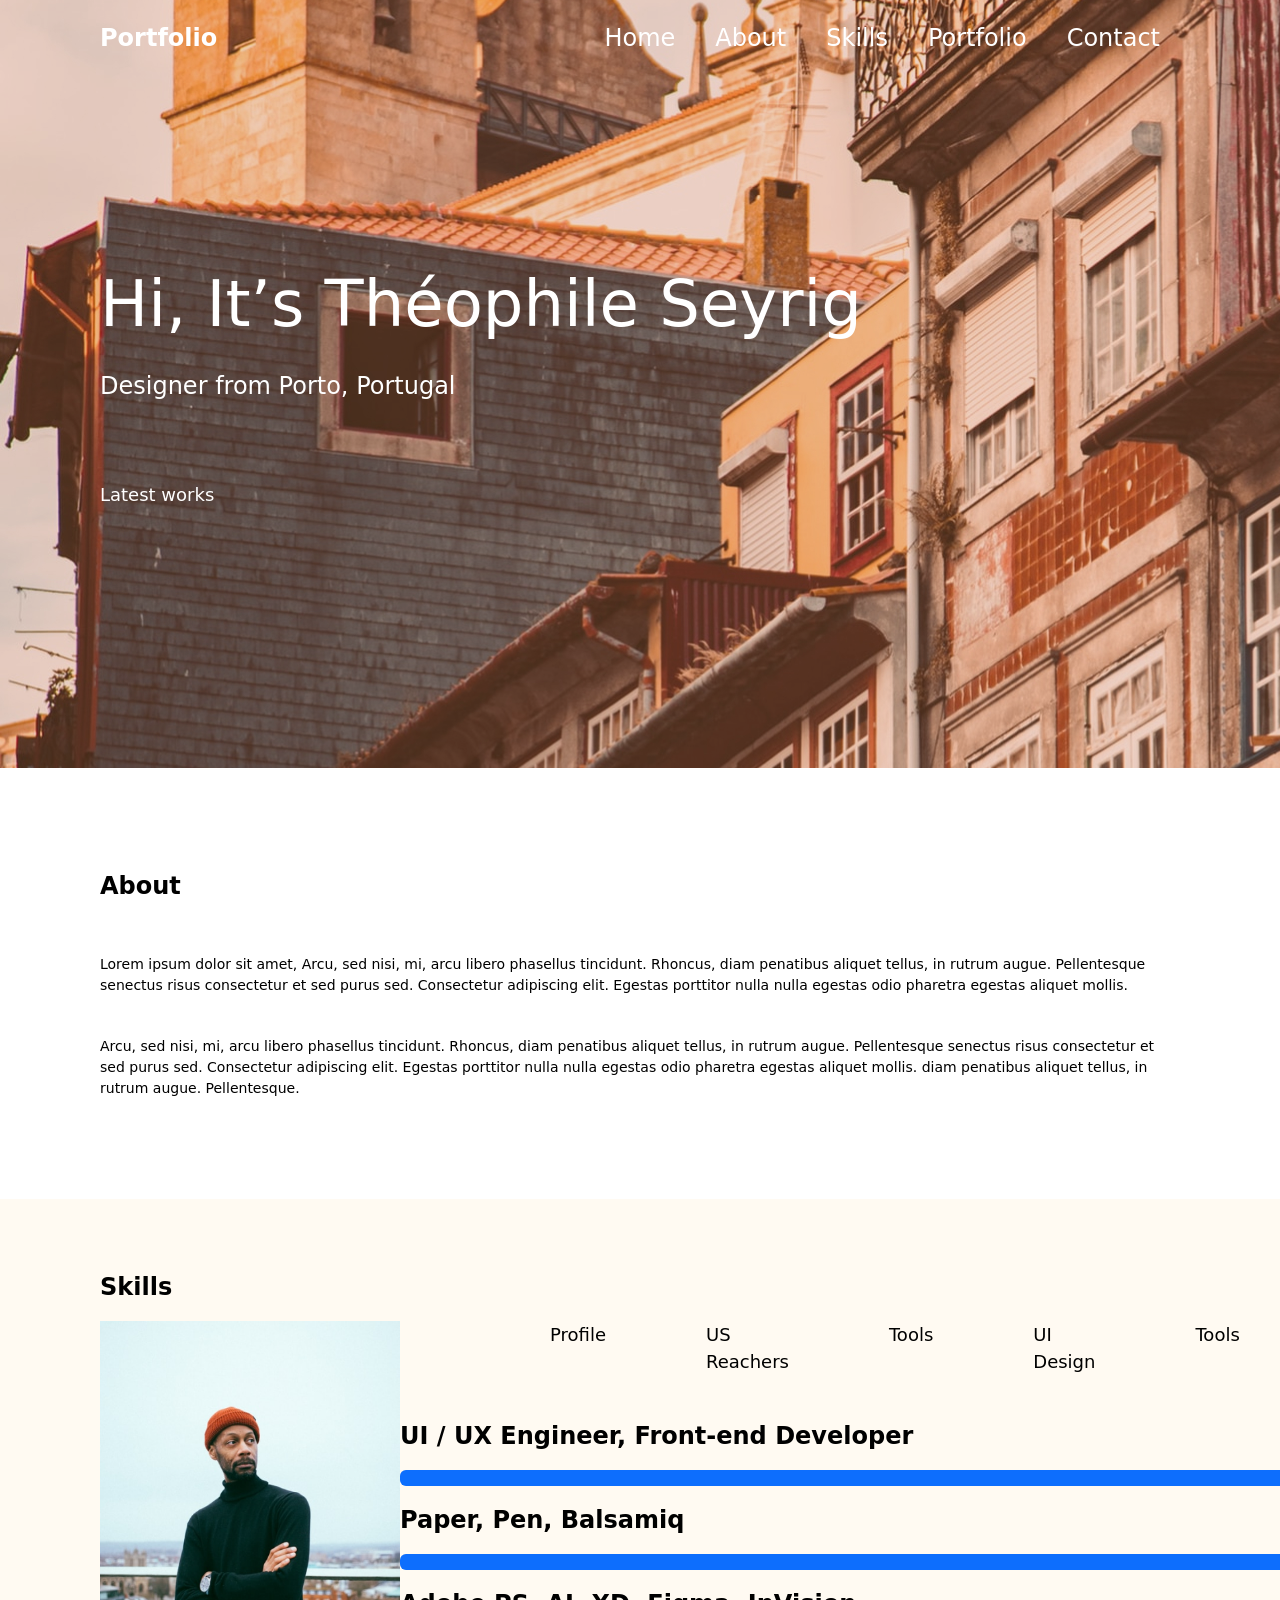
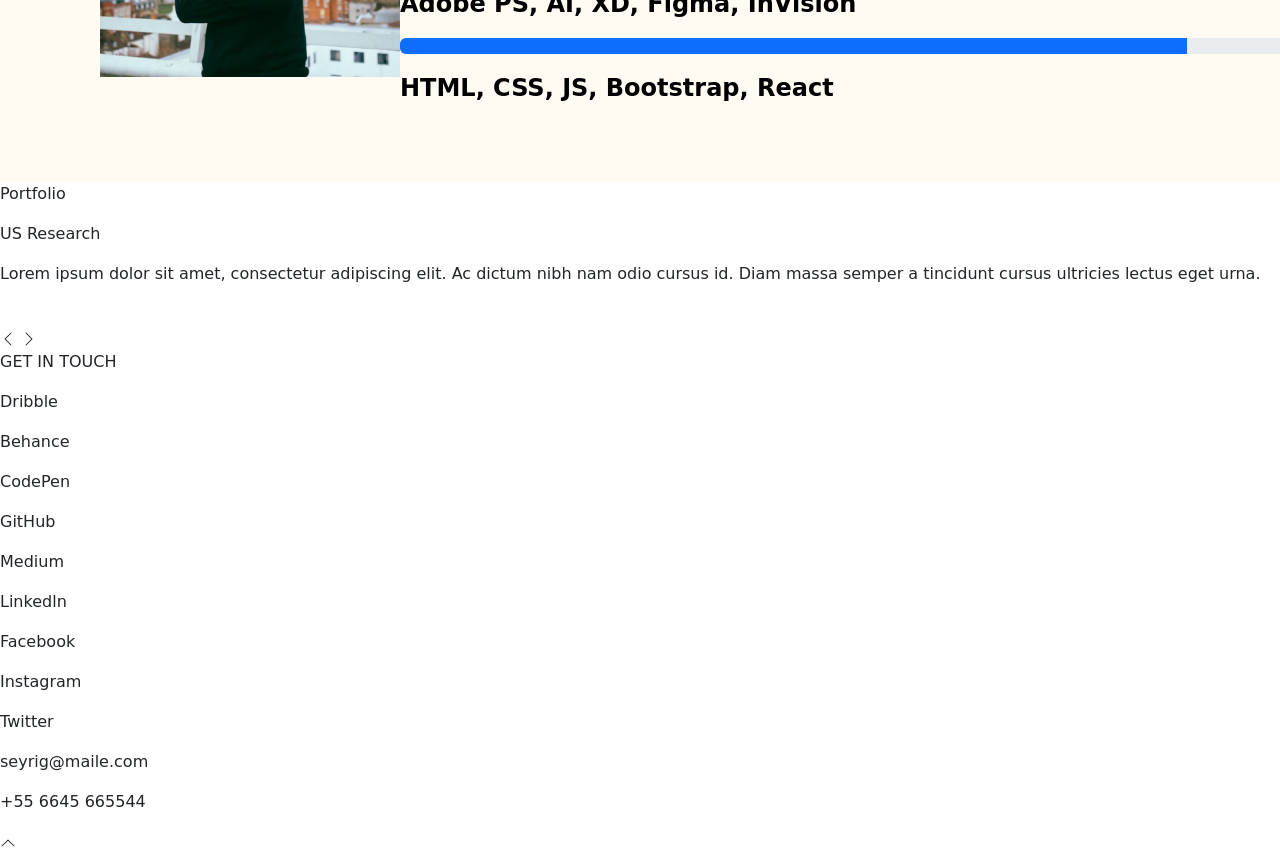
==== HW11/index.html @ c075cfd6 "Add HW11" ====
<!DOCTYPE html>
<html lang="en">
<head>
    <meta charset="UTF-8">
    <meta http-equiv="X-UA-Compatible" content="IE=edge">
    <meta name="viewport" content="width=device-width, initial-scale=1.0">
    <title>Document</title>
    <!-- CSS only -->
    <link href="https://cdn.jsdelivr.net/npm/bootstrap@5.1.3/dist/css/bootstrap.min.css" rel="stylesheet" integrity="sha384-1BmE4kWBq78iYhFldvKuhfTAU6auU8tT94WrHftjDbrCEXSU1oBoqyl2QvZ6jIW3" crossorigin="anonymous">
    <link rel="stylesheet" href="style.css">
</head>
<body>
    
<header>
<div class="conttainer">
<div class="contaainer__head">
<div class="contaainer__head__port"> <p>Portfolio</p> </div>
<div class="contaainer__head__main">
<p>Home</p>
<p>About</p>
<p>Skills</p>
<p>Portfolio</p>
<p>Contact</p></div></div>

<div class="contaainer__main">
    <p>Hi, It’s Théophile Seyrig</p>
    <p class="contaainer__main__text">Designer from Porto, Portugal</p>
    <p class="contaainer__main__minitext">Latest works</p>
</div>
</div>
</header>

<main>
<div class="white_block">

<div class="white_block__about">About</div>
<p class="white_block__minitext">Lorem ipsum dolor sit amet, Arcu, sed nisi, mi, arcu libero phasellus tincidunt. Rhoncus, diam penatibus aliquet tellus, in rutrum augue. Pellentesque senectus risus consectetur et sed purus sed. Consectetur adipiscing elit. Egestas porttitor nulla nulla egestas odio pharetra egestas aliquet mollis. </p>
<p >Arcu, sed nisi, mi, arcu libero phasellus tincidunt. Rhoncus, diam penatibus aliquet tellus, in rutrum augue. Pellentesque senectus risus consectetur et sed purus sed. Consectetur adipiscing elit. Egestas porttitor nulla nulla egestas odio pharetra egestas aliquet mollis. diam penatibus aliquet tellus, in rutrum augue. Pellentesque.</p>

</div>
<div class="yellow_block">
<p>Skills</p>
<div class="yellow_block__img_and_text">
<div class="yellow_block__img">
<img src="image/red_man.png" alt="">

</div>
<div class="yellow_block__tablle">
<div class="yellow_block__skils">
<p class="glob_profl"> Profile </p>
<p> US Reachers </p>
<p>Tools </p>
<p> UI Design </p>
<p> Tools </p>
<p> Fron-end Dev</p>
<p>Tools</p>
</div>

<div class="yellow_block__status">
<p class="glob_profl"> UI / UX Engineer, Front-end Developer </p>
<p> <div class="progress">
    <div class="progress-bar" role="progressbar" style="width: 80%" aria-valuenow="25" aria-valuemin="0" aria-valuemax="100"></div>
  </div> </p>
<p> Paper, Pen, Balsamiq </p>
<p> <div class="progress">
    <div class="progress-bar" role="progressbar" style="width: 72%" aria-valuenow="25" aria-valuemin="0" aria-valuemax="100"></div>
  </div> </p>
<p> Adobe PS, AI, XD, Figma, InVision </p>
<p> <div class="progress">
    <div class="progress-bar" role="progressbar" style="width: 64%" aria-valuenow="25" aria-valuemin="0" aria-valuemax="100"></div>
  </div> </p>
<p>HTML, CSS, JS, Bootstrap, React  </p>
</div>
</div>
</div>
</div>

<div class="Portfolio_block">
<div class="Portfolio_block__headtext">
<p>Portfolio</p>
</div>
<div class="Portfolio_block__textt_and_img">
<div class="Portfolio_block__maintext">
    <p class="text_research">US Research</p>
    <p>Lorem ipsum dolor sit amet, consectetur adipiscing elit. Ac dictum nibh nam odio cursus id. Diam massa semper a tincidunt cursus ultricies lectus eget urna.</p>
</div>

<div class="Portfolio_block__img_port">
<img src="image/Portfolio_images.png" alt="">
</div>
</div>

<!-- Strelochku -->
<div class="Portfolio_block__arrow">
    <svg xmlns="http://www.w3.org/2000/svg" width="16" height="16" fill="currentColor" class="bi bi-chevron-left" viewBox="0 0 16 16">
        <path fill-rule="evenodd" d="M11.354 1.646a.5.5 0 0 1 0 .708L5.707 8l5.647 5.646a.5.5 0 0 1-.708.708l-6-6a.5.5 0 0 1 0-.708l6-6a.5.5 0 0 1 .708 0z"/>
      </svg>
      <svg xmlns="http://www.w3.org/2000/svg" width="16" height="16" fill="currentColor" class="bi bi-chevron-right" viewBox="0 0 16 16">
        <path fill-rule="evenodd" d="M4.646 1.646a.5.5 0 0 1 .708 0l6 6a.5.5 0 0 1 0 .708l-6 6a.5.5 0 0 1-.708-.708L10.293 8 4.646 2.354a.5.5 0 0 1 0-.708z"/>
      </svg>
</div>

</div>
 <footer>
<div class="footer_header_text">
    <p>GET IN TOUCH</p>
</div>
<div class="footer_column">
<div class="footer_column__one">
    
<p>Dribble</p>
<p>Behance</p>
<p>CodePen</p>
<p>GitHub</p>
<p>Medium</p>
</div>
<div class="footer_column__two">
<p>Linkedln</p>
<p>Facebook</p>
<p>Instagram</p>
<p>Twitter</p>
</div>

<div class="footer_column__three">
    <p>seyrig@maile.com</p>
    <p>+55 6645 665544</p>
</div>

</div>
<div class="footer_arrow"><svg xmlns="http://www.w3.org/2000/svg" width="16" height="16" fill="currentColor" class="bi bi-chevron-up" viewBox="0 0 16 16">
    <path fill-rule="evenodd" d="M7.646 4.646a.5.5 0 0 1 .708 0l6 6a.5.5 0 0 1-.708.708L8 5.707l-5.646 5.647a.5.5 0 0 1-.708-.708l6-6z"/>
  </svg></div>

 </footer>









</main>




</body>
</html>
---- HW11/style.css ----
header {
  background-image: url("../HW11/image/bg.png"), url("../HW11/image/backgr.jpg");
  background-repeat: no-repeat;
  width: 100%;
  height: 768px;
}

.contaainer {
  width: 100%;
}

.contaainer__head {
  display: -webkit-box;
  display: -ms-flexbox;
  display: flex;
  -webkit-box-pack: justify;
      -ms-flex-pack: justify;
          justify-content: space-between;
  margin: 100px;
  margin-top: 0;
  color: white;
  font-size: 24px;
  font-weight: 700;
}

.contaainer__head__port {
  margin-top: 20px;
}

.contaainer__head__main {
  display: -webkit-box;
  display: -ms-flexbox;
  display: flex;
  color: white;
  font-size: 24px;
  font-weight: 400;
}

.contaainer__head__main p {
  margin: 20px;
}

.contaainer__main {
  margin-top: 180px;
  margin-left: 100px;
  color: white;
  font-size: 64px;
  font-weight: 400;
}

.contaainer__main__text {
  font-size: 24px;
}

.contaainer__main__minitext {
  font-size: 18px;
  line-height: 150px;
}

.white_block {
  margin: 100px;
  color: black;
  font-size: 14px;
  font-weight: 400;
}

.white_block__about {
  margin-bottom: 50px;
  color: black;
  font-size: 24px;
  font-weight: 700;
}

.white_block__minitext {
  margin-bottom: 40px;
}

.yellow_block {
  background-color: #FFFAF2;
  width: 100%;
  padding: 70px 100px 60px 100px;
  color: black;
  font-size: 24px;
  font-weight: 700;
}

.yellow_block img {
  width: 300px;
}

.yellow_block__img_and_text {
  display: -webkit-box;
  display: -ms-flexbox;
  display: flex;
}

.yellow_block__skils {
  margin-left: 150px;
  display: -webkit-box;
  display: -ms-flexbox;
  display: flex;
}

.yellow_block__skils p {
  color: black;
  font-size: 18px;
  font-weight: 400;
  margin-right: 100px;
}
/*# sourceMappingURL=style.css.map */
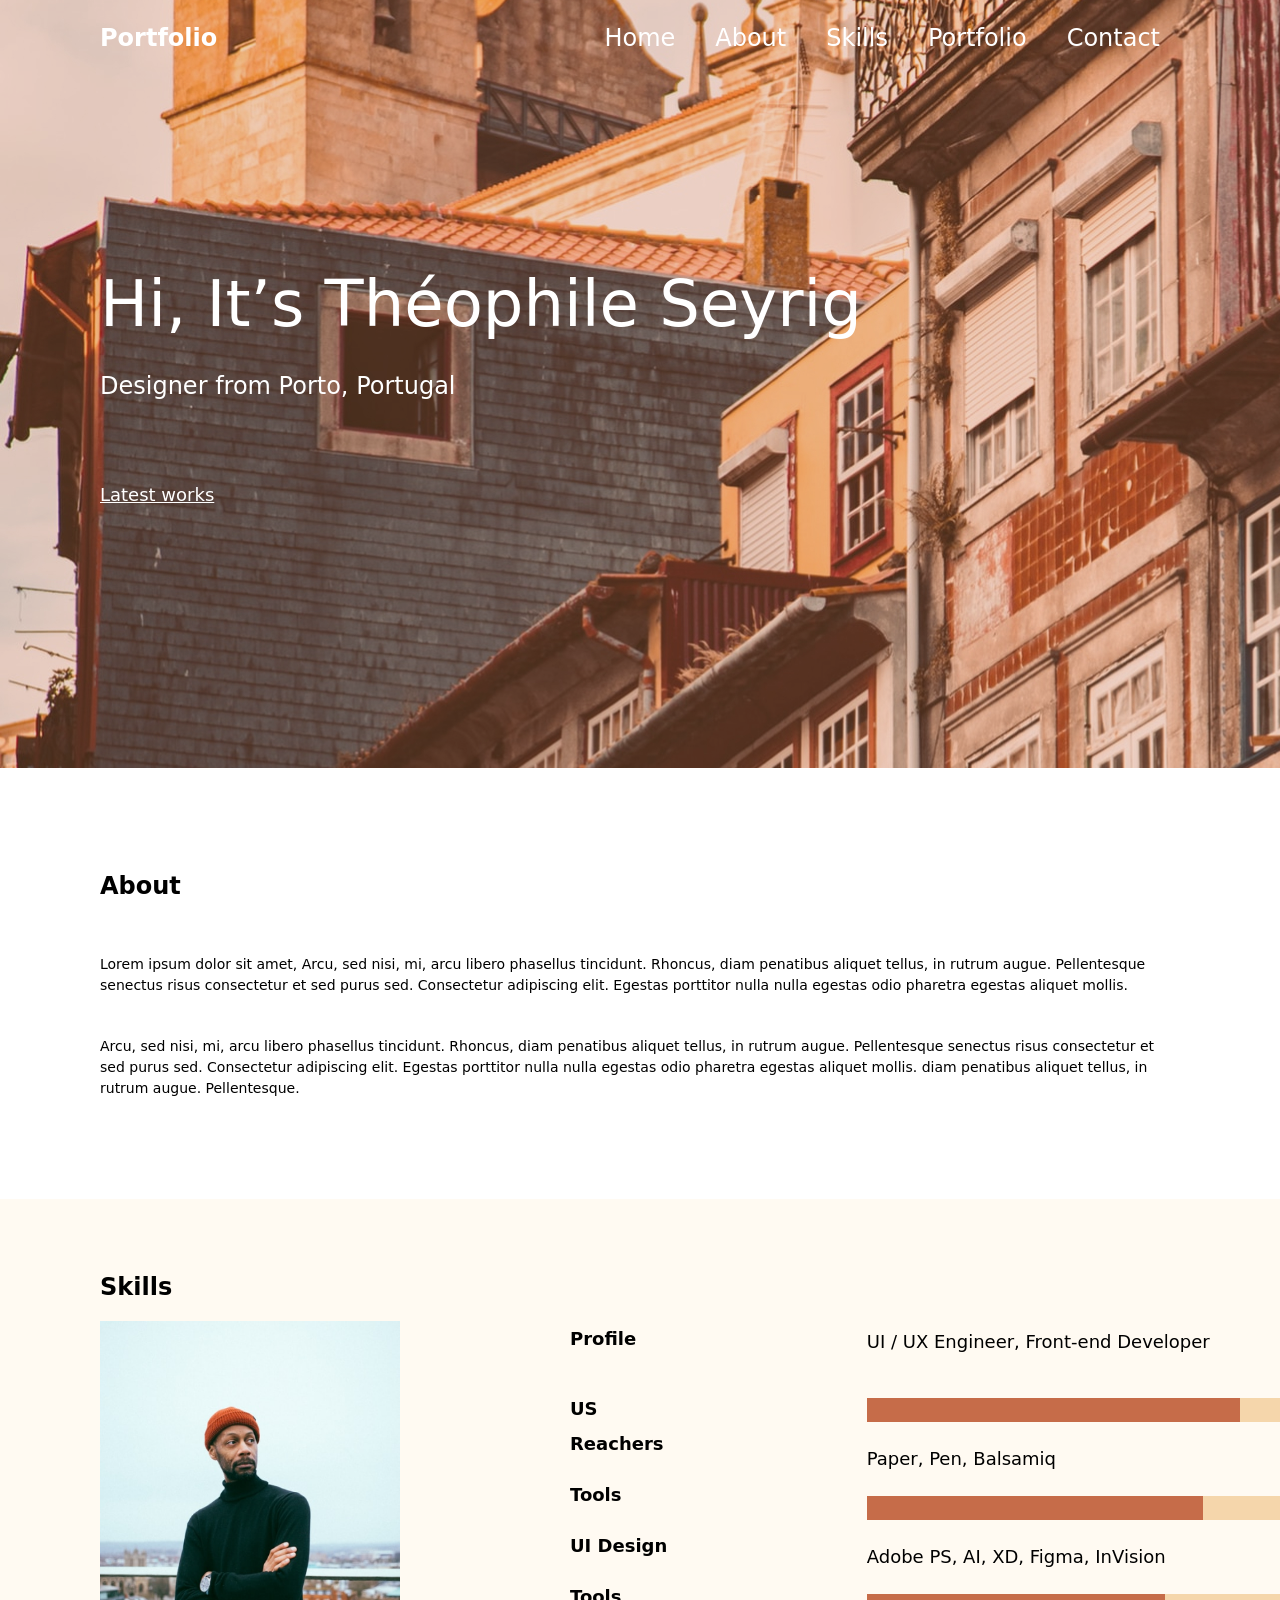
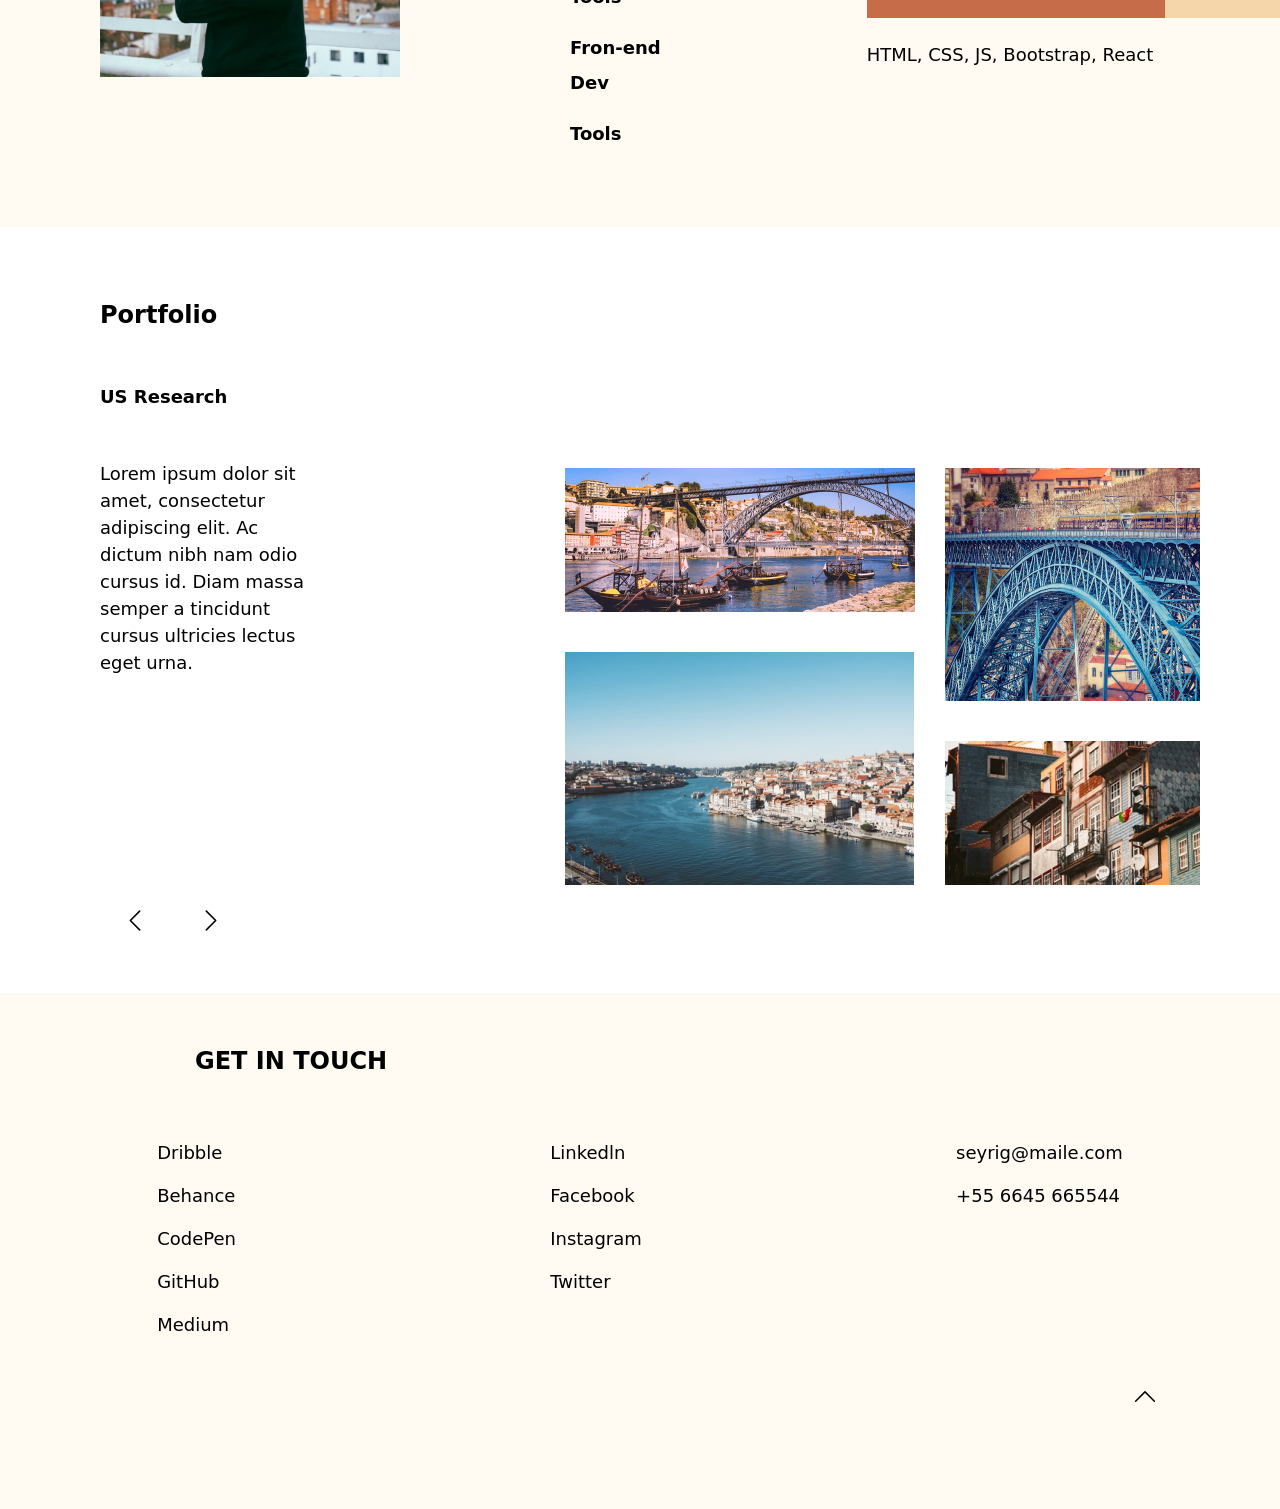
==== commit 62f24607: "ADD all Homework)" ====
--- a/HW11/index.html
+++ b/HW11/index.html
@@ -12,20 +12,20 @@
 <body>
     
 <header>
-<div class="conttainer">
+<div class="contaainer">
 <div class="contaainer__head">
 <div class="contaainer__head__port"> <p>Portfolio</p> </div>
 <div class="contaainer__head__main">
-<p>Home</p>
-<p>About</p>
-<p>Skills</p>
-<p>Portfolio</p>
-<p>Contact</p></div></div>
-
+ <a href="#">Home</a>
+ <a href="#">About</a>
+ <a href="#">Skills</a>
+ <a href="#">Portfolio</a>
+ <a href="#">Contact</a></div></div>
+</a>
 <div class="contaainer__main">
     <p>Hi, It’s Théophile Seyrig</p>
     <p class="contaainer__main__text">Designer from Porto, Portugal</p>
-    <p class="contaainer__main__minitext">Latest works</p>
+    <a href="#" class="contaainer__main__minitext">Latest works</a>
 </div>
 </div>
 </header>
@@ -86,7 +86,14 @@
 </div>
 
 <div class="Portfolio_block__img_port">
-<img src="image/Portfolio_images.png" alt="">
+<div class="Portfolio_block__img_port__group1">
+  <img src="image/img_1.png" alt="">
+  <img src="image/img_2.png" alt="">
+</div>
+<div class="Portfolio_block__img_port__group1">
+  <img src="image/img_3.png" alt="">
+  <img src="image/img_4.png" alt="">
+</div>
 </div>
 </div>
 
--- a/HW11/style.css
+++ b/HW11/style.css
@@ -31,13 +31,18 @@
   display: -webkit-box;
   display: -ms-flexbox;
   display: flex;
+}
+
+.contaainer__head__main a {
   color: white;
   font-size: 24px;
   font-weight: 400;
-}
-
-.contaainer__head__main p {
+  text-decoration: none;
   margin: 20px;
+}
+
+.contaainer__head__main a:hover {
+  color: blue;
 }
 
 .contaainer__main {
@@ -53,7 +58,9 @@
 }
 
 .contaainer__main__minitext {
-  font-size: 18px;
+  color: white;
+  font-size: 18px;
+  font-weight: 400;
   line-height: 150px;
 }
 
@@ -88,6 +95,12 @@
   width: 300px;
 }
 
+.yellow_block__tablle {
+  display: -webkit-box;
+  display: -ms-flexbox;
+  display: flex;
+}
+
 .yellow_block__img_and_text {
   display: -webkit-box;
   display: -ms-flexbox;
@@ -95,16 +108,202 @@
 }
 
 .yellow_block__skils {
-  margin-left: 150px;
-  display: -webkit-box;
-  display: -ms-flexbox;
-  display: flex;
+  color: black;
+  font-size: 18px;
+  font-weight: 600;
+  display: -webkit-box;
+  display: -ms-flexbox;
+  display: flex;
+  -webkit-box-orient: vertical;
+  -webkit-box-direction: normal;
+      -ms-flex-direction: column;
+          flex-direction: column;
+  margin-left: 170px;
 }
 
 .yellow_block__skils p {
-  color: black;
-  font-size: 18px;
-  font-weight: 400;
+  line-height: 35px;
+}
+
+.yellow_block__skils .glob_profl {
+  margin-bottom: 35px;
+}
+
+.yellow_block__status {
+  color: black;
+  font-size: 18px;
+  font-weight: 400;
+  margin-left: 170px;
+  width: 500px;
+}
+
+.yellow_block__status p {
+  line-height: 42px;
+}
+
+.yellow_block__status .progress {
+  background-color: #F5D6AB;
+  border-radius: 0px;
+  height: 24px;
+}
+
+.yellow_block__status .progress-bar {
+  background-color: #C66C49;
+  border-radius: 0px;
+}
+
+.yellow_block__status .glob_profl {
+  margin-bottom: 35px;
+}
+
+.Portfolio_block {
+  padding: 70px 100px 60px 100px;
+  color: black;
+  font-size: 18px;
+  font-weight: 400;
+}
+
+.Portfolio_block__headtext {
+  color: black;
+  font-size: 24px;
+  font-weight: 700;
+  margin-bottom: 50px;
+}
+
+.Portfolio_block__textt_and_img {
+  display: -webkit-box;
+  display: -ms-flexbox;
+  display: flex;
+}
+
+.Portfolio_block__maintext {
+  width: 370px;
+}
+
+.Portfolio_block__maintext .text_research {
+  margin-bottom: 50px;
+  color: black;
+  font-size: 18px;
+  font-weight: 600;
+}
+
+.Portfolio_block__img_port {
+  width: 635px;
+  display: -webkit-box;
+  display: -ms-flexbox;
+  display: flex;
+  margin-top: 65px;
+  margin-left: 230px;
+}
+
+.Portfolio_block__img_port__group1 {
+  width: 350px;
+  margin-right: 30px;
+}
+
+.Portfolio_block__img_port__group1 img {
+  margin: 20px;
+}
+
+.Portfolio_block__arrow svg {
+  width: 70px;
+  height: 25px;
+}
+
+footer {
+  color: black;
+  font-size: 18px;
+  font-weight: 400;
+  width: 100%;
+  background-color: #FFFAF2;
+  padding-bottom: 100px;
+}
+
+.footer_header_text {
+  padding-top: 50px;
+  color: black;
+  font-size: 24px;
+  font-weight: 600;
+}
+
+.footer_header_text p {
+  margin-left: 195px;
+}
+
+.footer_column {
+  margin-top: 60px;
+  display: -webkit-box;
+  display: -ms-flexbox;
+  display: flex;
+  -ms-flex-pack: distribute;
+      justify-content: space-around;
+}
+
+.footer_arrow {
+  display: -webkit-box;
+  display: -ms-flexbox;
+  display: flex;
+  -webkit-box-pack: end;
+      -ms-flex-pack: end;
+          justify-content: flex-end;
   margin-right: 100px;
+  margin-top: 30px;
+}
+
+.footer_arrow svg {
+  width: 70px;
+  height: 25px;
+}
+
+@media screen and (max-width: 380px) {
+  header {
+    background-image: url("../HW11/image/bg_mini2.png"), url("../HW11/image/bg_mini.png");
+    width: 100%;
+    height: 275px;
+  }
+  .contaainer {
+    width: 100%;
+    height: 275px;
+    display: -webkit-box;
+    display: -ms-flexbox;
+    display: flex;
+    -webkit-box-orient: vertical;
+    -webkit-box-direction: normal;
+        -ms-flex-direction: column;
+            flex-direction: column;
+    -webkit-box-pack: center;
+        -ms-flex-pack: center;
+            justify-content: center;
+    -webkit-box-align: center;
+        -ms-flex-align: center;
+            align-items: center;
+  }
+  .contaainer__head {
+    margin: 0;
+    margin-top: 30px;
+  }
+  .contaainer__main {
+    margin: 0;
+    color: white;
+    font-size: 13px;
+    font-weight: 400;
+  }
+  .contaainer__main__minitext {
+    margin: 0;
+  }
+  .contaainer__head__main {
+    display: none;
+  }
+  .white_block {
+    margin: 20px;
+  }
+  .white_block__about {
+    display: -webkit-box;
+    display: -ms-flexbox;
+    display: flex;
+    -webkit-box-pack: center;
+        -ms-flex-pack: center;
+            justify-content: center;
+  }
 }
 /*# sourceMappingURL=style.css.map */
